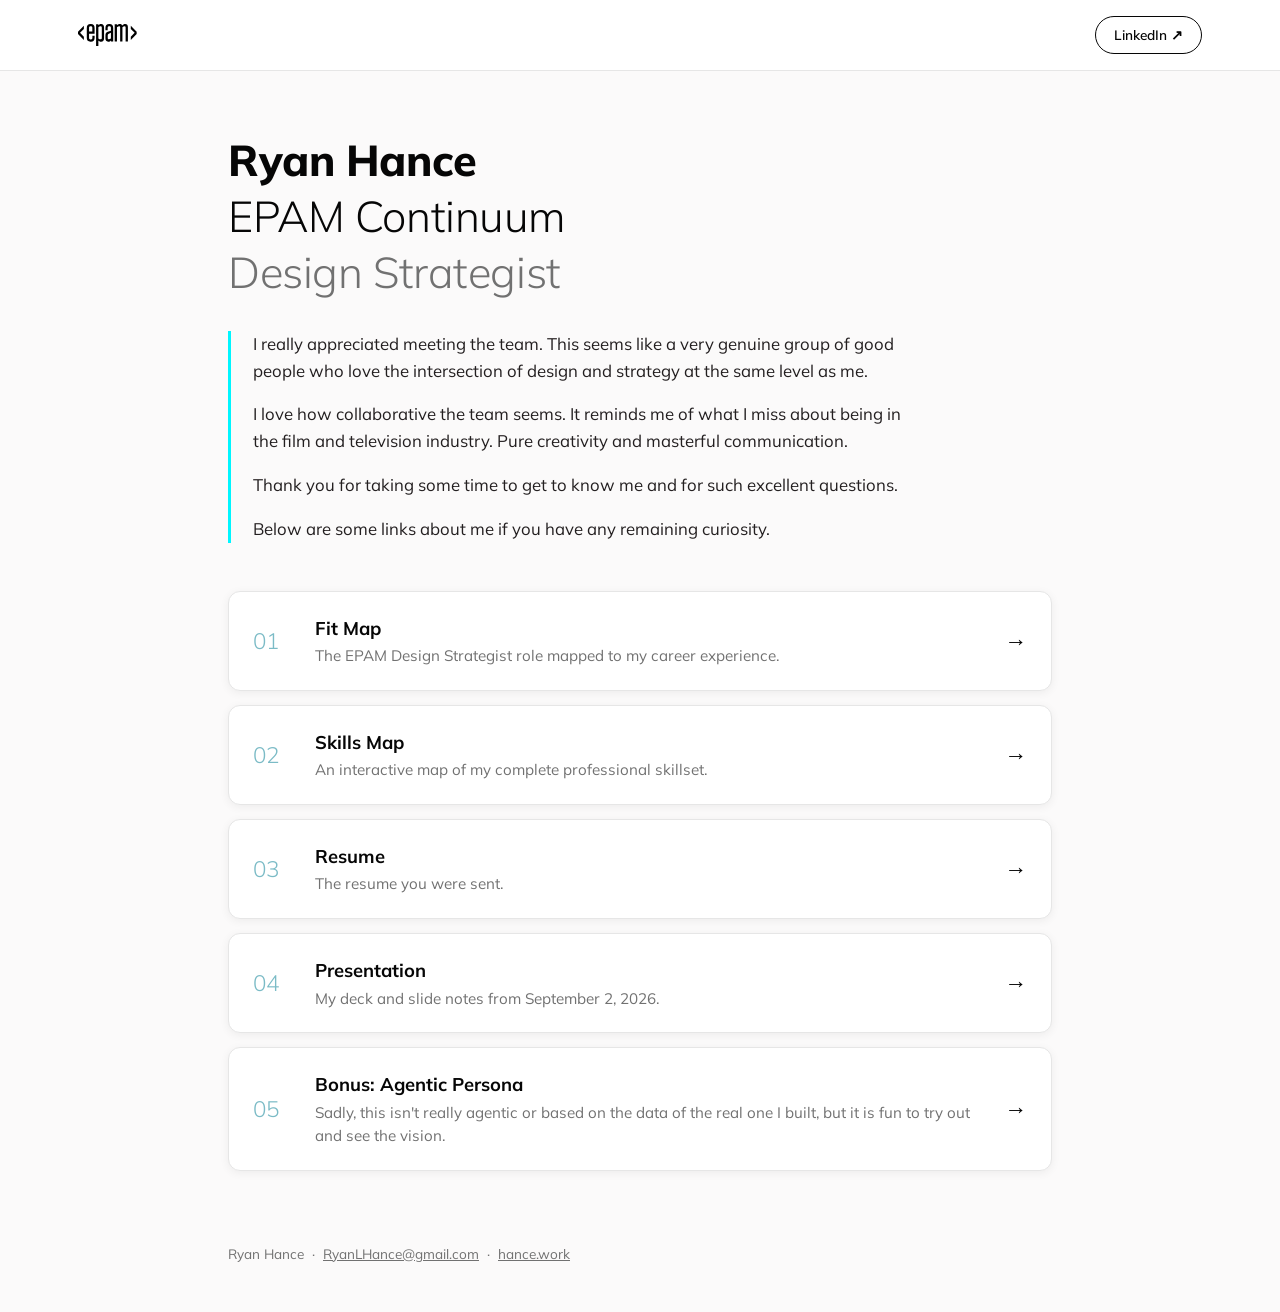
==== index.html @ dfe318c2 "Stack the three title lines, drop the bars Co-Authored-By: Claude Fable 5.1 <noreply@anthropic.com>" ====
<!DOCTYPE html>
<html lang="en">
<head>
  <meta charset="UTF-8" />
  <meta name="viewport" content="width=device-width, initial-scale=1.0" />
  <title>Ryan Hance || EPAM Continuum || Design Strategist</title>
  <meta name="description" content="Ryan Hance for EPAM Continuum, Design Strategist. Fit map, skills constellation, resume, presentation, and a persona demo." />
  <link rel="preconnect" href="https://fonts.googleapis.com" />
  <link rel="preconnect" href="https://fonts.gstatic.com" crossorigin />
  <link href="https://fonts.googleapis.com/css2?family=Mulish:wght@300;400;500;600;700;800&display=swap" rel="stylesheet" />
  <link rel="stylesheet" href="./styles.css?v=3" />
</head>
<body>
  <div class="topbar">
    <div class="topbar-inner">
      <img class="logo" src="./epam-logo.svg" alt="EPAM" />
      <a class="pill" href="https://www.linkedin.com/in/ryanhance" target="_blank" rel="noopener noreferrer">LinkedIn <span aria-hidden="true">↗</span></a>
    </div>
  </div>

  <main class="page">
    <header class="hero">
      <h1 class="title">
        <span class="t-name">Ryan Hance</span>
        <span class="t-co">EPAM Continuum</span>
        <span class="t-role">Design Strategist</span>
      </h1>
      <div class="note">
        <p>I really appreciated meeting the team. This seems like a very genuine group of good people who love the intersection of design and strategy at the same level as me.</p>
        <p>I love how collaborative the team seems. It reminds me of what I miss about being in the film and television industry. Pure creativity and masterful communication.</p>
        <p>Thank you for taking some time to get to know me and for such excellent questions.</p>
        <p>Below are some links about me if you have any remaining curiosity.</p>
      </div>
    </header>

    <nav class="links" aria-label="Pages">
      <a class="card" href="https://ryanlhance.github.io/epam/" target="_blank" rel="noopener noreferrer">
        <span class="card-num">01</span>
        <span class="card-body">
          <span class="card-title">Fit Map</span>
          <span class="card-desc">The EPAM Design Strategist role mapped to my career experience.</span>
        </span>
        <span class="card-arrow" aria-hidden="true">→</span>
      </a>
      <a class="card" href="https://ryanlhance.github.io/skills/" target="_blank" rel="noopener noreferrer">
        <span class="card-num">02</span>
        <span class="card-body">
          <span class="card-title">Skills Map</span>
          <span class="card-desc">An interactive map of my complete professional skillset.</span>
        </span>
        <span class="card-arrow" aria-hidden="true">→</span>
      </a>
      <a class="card" href="./resume/">
        <span class="card-num">03</span>
        <span class="card-body">
          <span class="card-title">Resume</span>
          <span class="card-desc">The resume you were sent.</span>
        </span>
        <span class="card-arrow" aria-hidden="true">→</span>
      </a>
      <a class="card" href="./presentation/">
        <span class="card-num">04</span>
        <span class="card-body">
          <span class="card-title">Presentation</span>
          <span class="card-desc">My deck and slide notes from September 2, 2026.</span>
        </span>
        <span class="card-arrow" aria-hidden="true">→</span>
      </a>
      <a class="card" href="https://ryanlhance.github.io/farmer-persona/" target="_blank" rel="noopener noreferrer">
        <span class="card-num">05</span>
        <span class="card-body">
          <span class="card-title">Bonus: Agentic Persona</span>
          <span class="card-desc">Sadly, this isn't really agentic or based on the data of the real one I built, but it is fun to try out and see the vision.</span>
        </span>
        <span class="card-arrow" aria-hidden="true">→</span>
      </a>
    </nav>
  </main>

  <footer class="foot">
    <span>Ryan Hance</span>
    <span class="dot" aria-hidden="true">·</span>
    <a href="mailto:RyanLHance@gmail.com">RyanLHance@gmail.com</a>
    <span class="dot" aria-hidden="true">·</span>
    <a href="https://www.hance.work/" target="_blank" rel="noopener noreferrer">hance.work</a>
  </footer>
</body>
</html>
---- styles.css ----
/* Ryan Hance || EPAM Continuum — homepage. EPAM brand only. */
:root {
  --e-ink: #060606; --e-cyan: #00F6FF; --e-cyan-soft: #E0FCFE; --e-teal: #7BBBC6; --e-blue: #008ACE;
  --e-paper: #FBFAFA; --e-tint: #F2F2F2; --body: #231F20; --secondary: #717171; --hairline: #E6E6E6; --white: #fff;
  --shadow: 0 10px 34px rgba(6,6,6,0.10); --shadow-sm: 0 2px 10px rgba(6,6,6,0.06);
}
* { box-sizing: border-box; }
body { margin: 0; font-family: "Mulish", "Helvetica Neue", Helvetica, Arial, sans-serif; color: var(--body);
       background: var(--e-paper); line-height: 1.6; font-size: 17px; -webkit-font-smoothing: antialiased; }
a { color: var(--e-blue); }

.topbar { border-bottom: 1px solid var(--hairline); background: var(--white); }
.topbar-inner { max-width: 1180px; margin: 0 auto; padding: 16px 28px; display: flex; align-items: center; justify-content: space-between; gap: 16px; }
.logo { height: 22px; width: auto; display: block; }
.pill { font-size: 0.85rem; font-weight: 600; color: var(--e-ink); text-decoration: none; white-space: nowrap;
        border: 1px solid var(--e-ink); border-radius: 100px; padding: 7px 18px; transition: background 120ms, color 120ms; }
.pill:hover { background: var(--e-ink); color: var(--white); }

.page { max-width: 880px; margin: 0 auto; padding: 64px 28px 48px; }
.hero { margin-bottom: 48px; }
.title { font-weight: 300; font-size: clamp(1.6rem, 4.2vw, 2.7rem); line-height: 1.2; margin: 0 0 32px; letter-spacing: -0.01em;
         display: flex; flex-direction: column; gap: 0.1em; }
.t-name { font-weight: 800; color: var(--e-ink); }
.t-co { color: var(--e-ink); }
.t-role { color: var(--secondary); }
.note { max-width: 680px; border-left: 3px solid var(--e-cyan); padding-left: 22px; }
.note p { margin: 0 0 1em; font-size: 1.05rem; }
.note p:last-child { margin-bottom: 0; }

.links { display: grid; gap: 14px; }
.card { display: grid; grid-template-columns: 44px 1fr 32px; align-items: center; gap: 18px; text-decoration: none; color: inherit;
        background: var(--white); border: 1px solid var(--hairline); border-radius: 12px; padding: 22px 24px; box-shadow: var(--shadow-sm);
        transition: transform 140ms ease, box-shadow 140ms ease, border-color 140ms ease; }
.card:hover, .card:focus-visible { transform: translateY(-2px); box-shadow: var(--shadow); border-color: var(--e-teal); outline: none; }
.card-num { font-weight: 300; font-size: 1.4rem; color: var(--e-teal); letter-spacing: 0.02em; }
.card-body { display: block; }
.card-title { display: block; font-weight: 700; font-size: 1.15rem; color: var(--e-ink); margin-bottom: 2px; }
.card-desc { display: block; font-size: 0.95rem; color: var(--secondary); line-height: 1.5; }
.card-arrow { font-size: 1.4rem; color: var(--e-ink); text-align: right; transition: transform 140ms ease; }
.card:hover .card-arrow { transform: translateX(4px); }
.card { position: relative; overflow: hidden; }
.card::before { content: ""; position: absolute; inset: 0; z-index: 0; pointer-events: none;
  background: linear-gradient(90deg, var(--e-cyan-soft), var(--white) 45%);
  transform: translateX(-101%); transition: transform 320ms ease; }
.card:hover::before, .card:focus-visible::before { transform: translateX(0); }
.card > * { position: relative; z-index: 1; }

.foot { max-width: 880px; margin: 0 auto; padding: 24px 28px 48px; font-size: 0.85rem; color: var(--secondary); display: flex; flex-wrap: wrap; gap: 8px; }
.foot a { color: var(--secondary); }
@media (max-width: 600px) {
  .page { padding: 40px 20px 32px; }
  .card { grid-template-columns: 1fr 24px; padding: 18px 18px; }
  .card-num { display: none; }
}
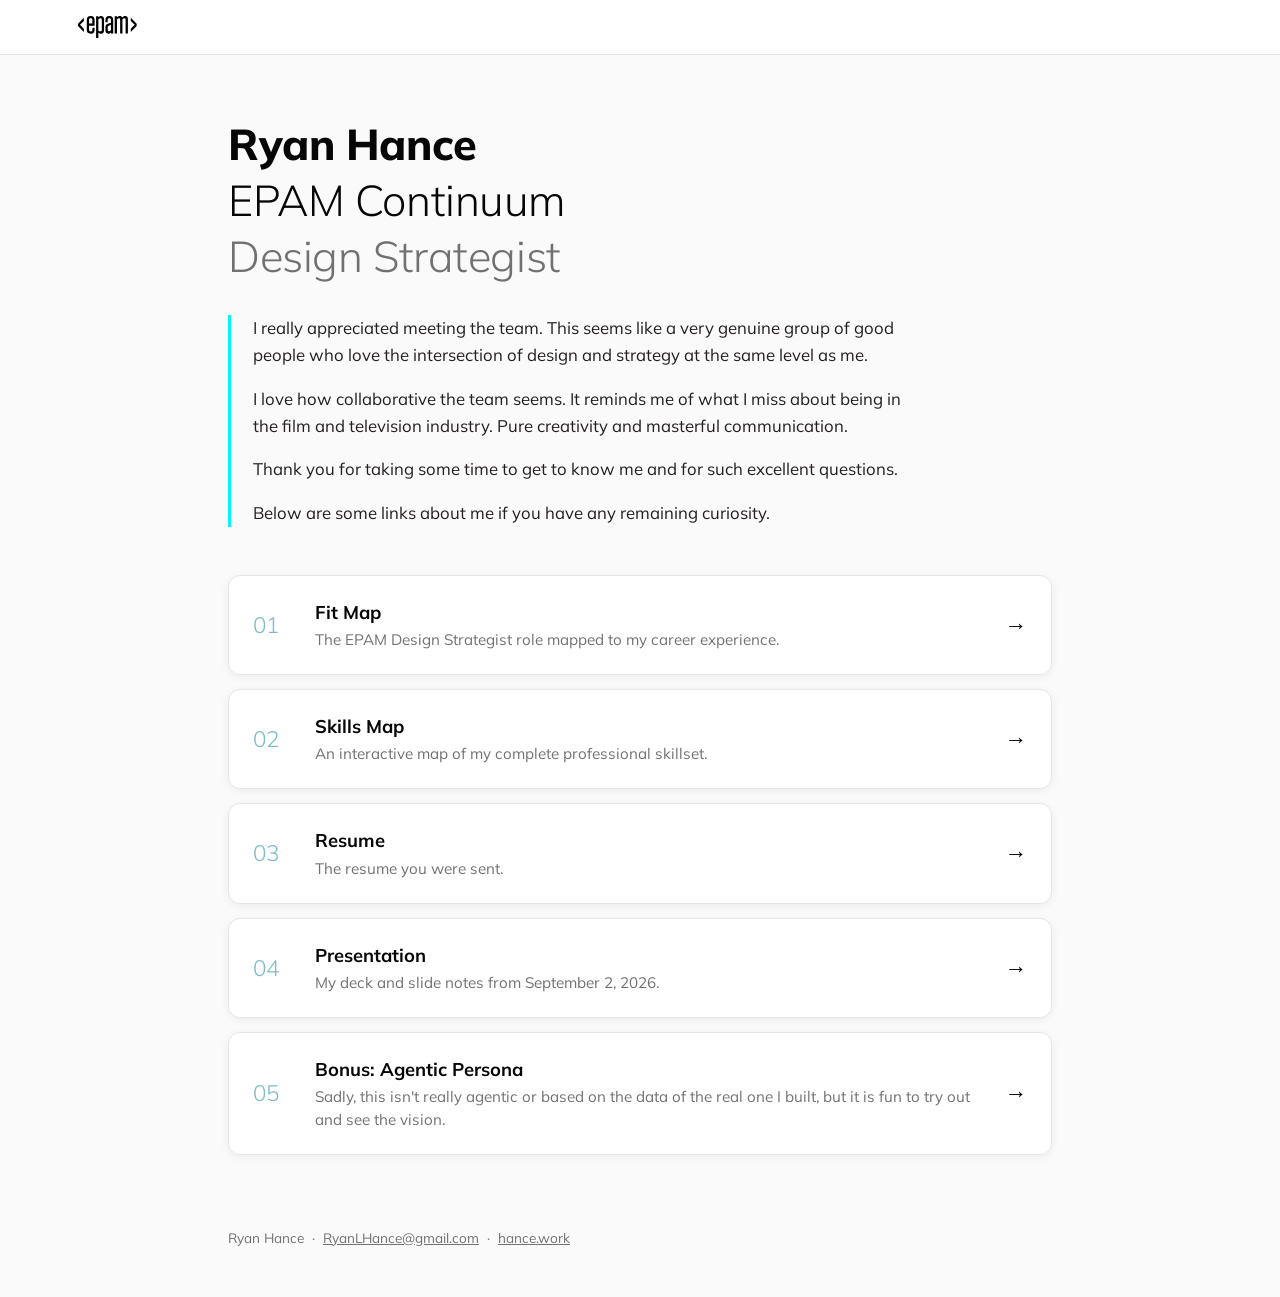
==== commit 4f5e8e1a: "Remove LinkedIn link from top bar Co-Authored-By: Claude Fable 5.1 <noreply@anthropic.com>" ====
--- a/index.html
+++ b/index.html
@@ -14,7 +14,6 @@
   <div class="topbar">
     <div class="topbar-inner">
       <img class="logo" src="./epam-logo.svg" alt="EPAM" />
-      <a class="pill" href="https://www.linkedin.com/in/ryanhance" target="_blank" rel="noopener noreferrer">LinkedIn <span aria-hidden="true">↗</span></a>
     </div>
   </div>
 
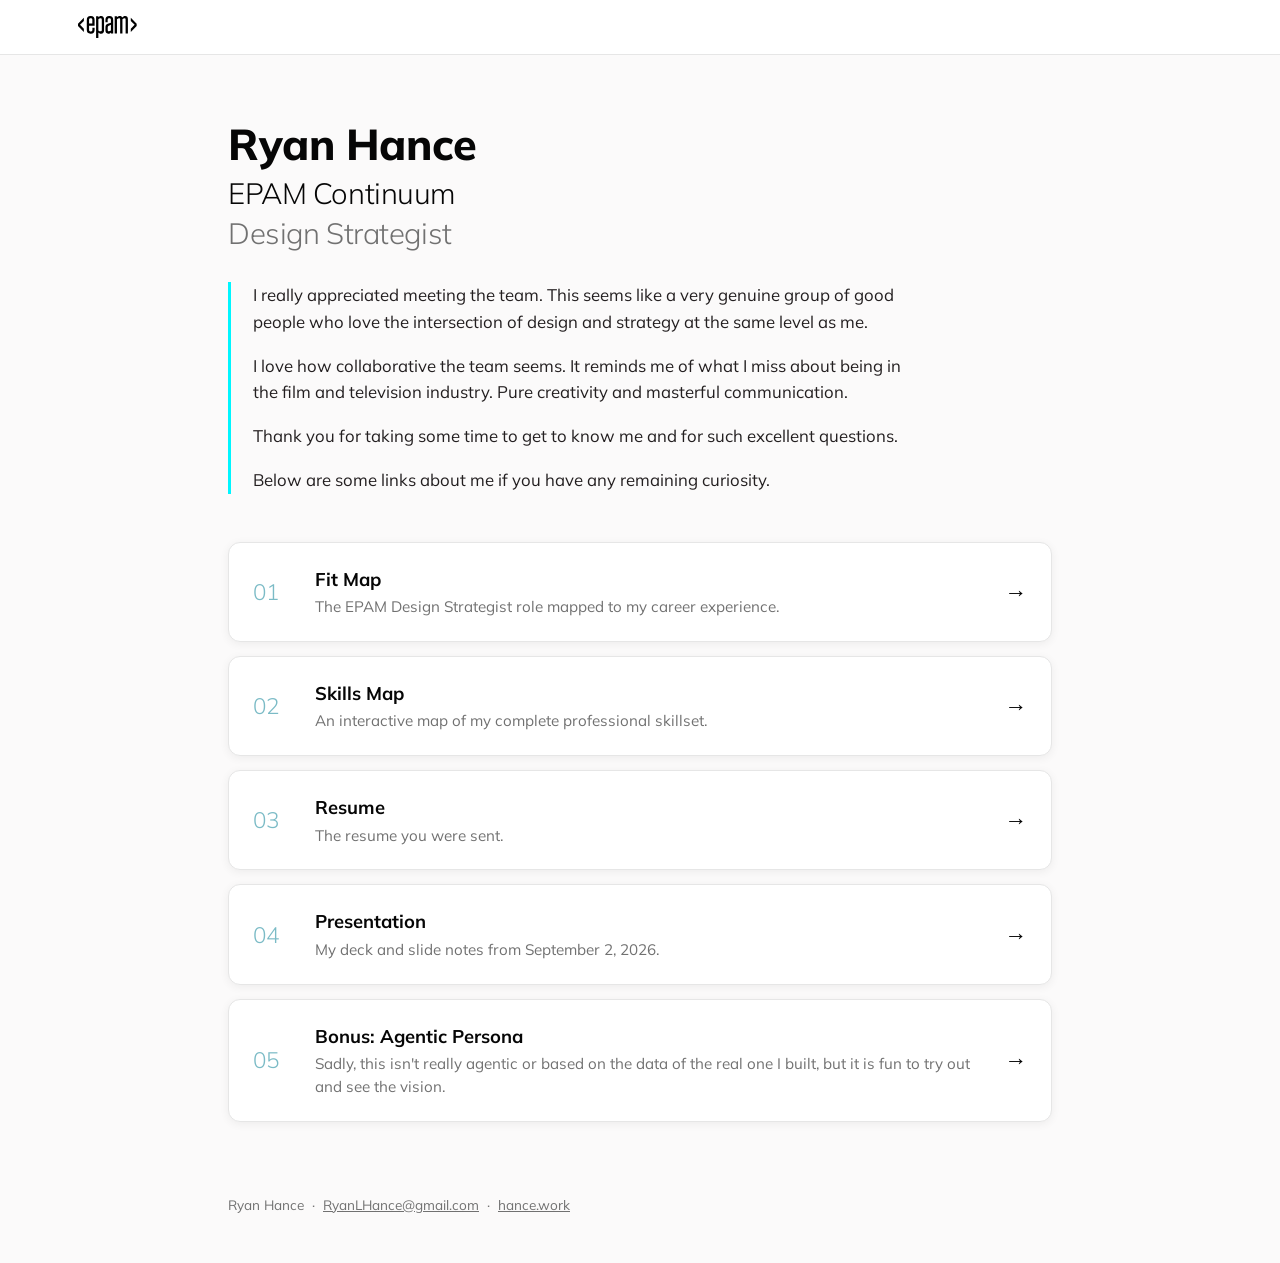
==== commit 5b102abf: "Shrink the two title sublines Co-Authored-By: Claude Fable 5.1 <noreply@anthropic.com>" ====
--- a/index.html
+++ b/index.html
@@ -8,7 +8,7 @@
   <link rel="preconnect" href="https://fonts.googleapis.com" />
   <link rel="preconnect" href="https://fonts.gstatic.com" crossorigin />
   <link href="https://fonts.googleapis.com/css2?family=Mulish:wght@300;400;500;600;700;800&display=swap" rel="stylesheet" />
-  <link rel="stylesheet" href="./styles.css?v=3" />
+  <link rel="stylesheet" href="./styles.css?v=4" />
 </head>
 <body>
   <div class="topbar">
--- a/styles.css
+++ b/styles.css
@@ -21,8 +21,8 @@
 .title { font-weight: 300; font-size: clamp(1.6rem, 4.2vw, 2.7rem); line-height: 1.2; margin: 0 0 32px; letter-spacing: -0.01em;
          display: flex; flex-direction: column; gap: 0.1em; }
 .t-name { font-weight: 800; color: var(--e-ink); }
-.t-co { color: var(--e-ink); }
-.t-role { color: var(--secondary); }
+.t-co { color: var(--e-ink); font-size: 0.68em; }
+.t-role { color: var(--secondary); font-size: 0.68em; }
 .note { max-width: 680px; border-left: 3px solid var(--e-cyan); padding-left: 22px; }
 .note p { margin: 0 0 1em; font-size: 1.05rem; }
 .note p:last-child { margin-bottom: 0; }
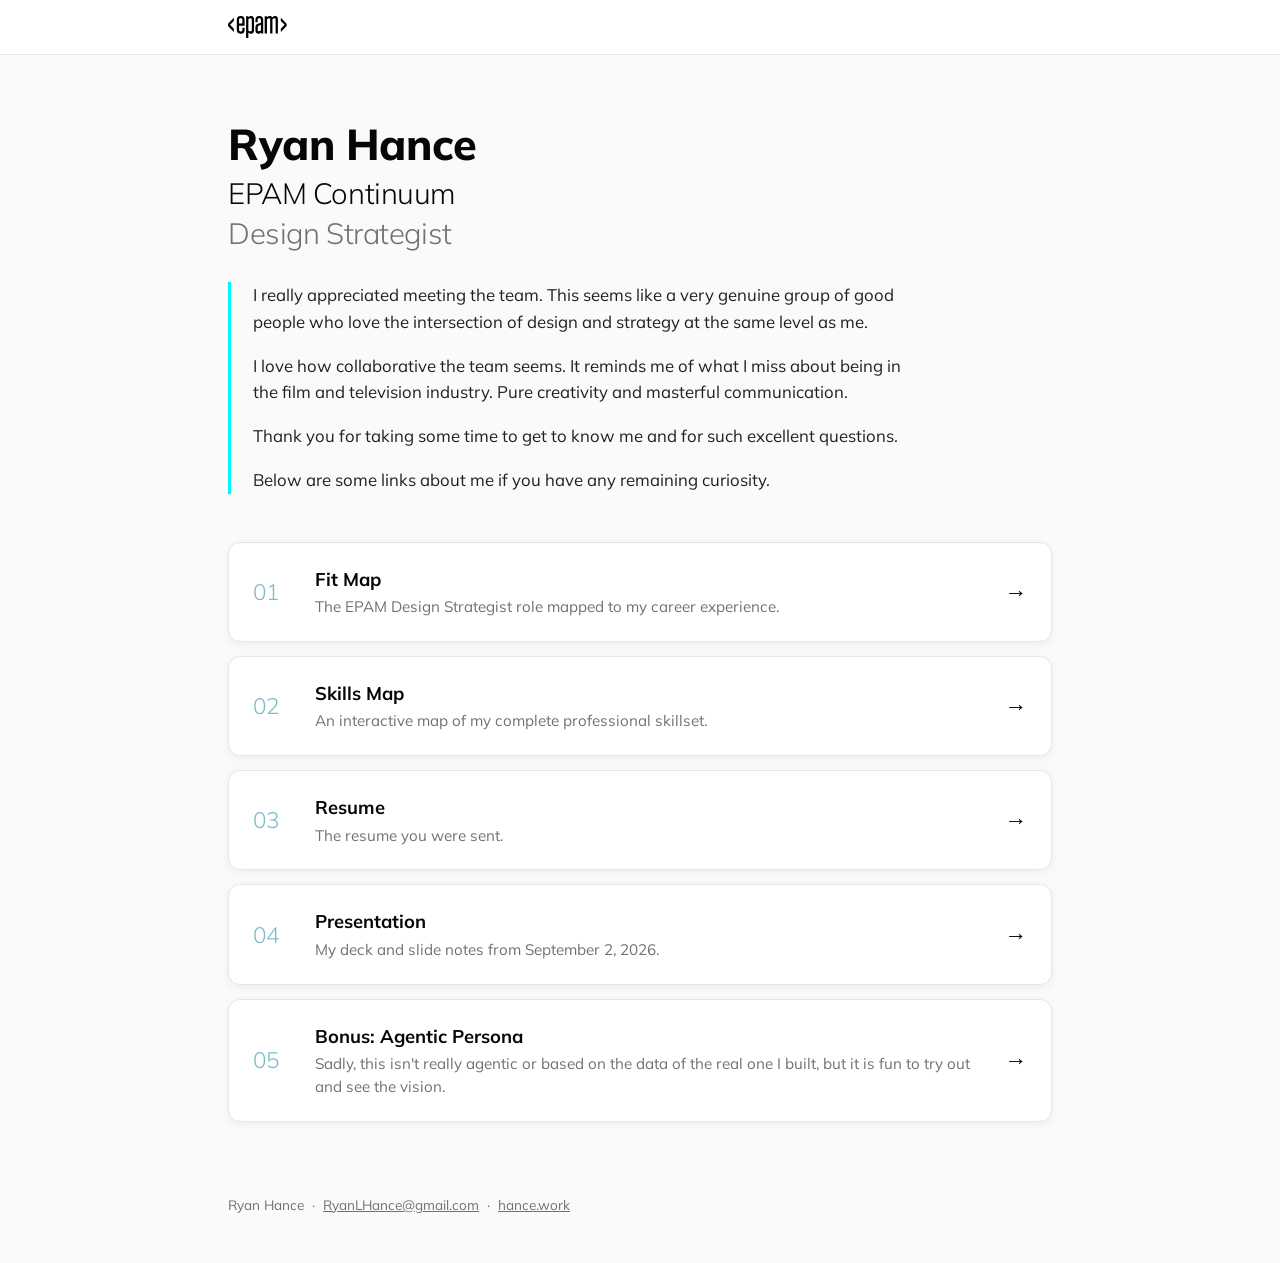
==== commit 740baebe: "Align top bar logo with the content column Co-Authored-By: Claude Fable 5.1 <noreply@anthropic.com>" ====
--- a/index.html
+++ b/index.html
@@ -8,7 +8,7 @@
   <link rel="preconnect" href="https://fonts.googleapis.com" />
   <link rel="preconnect" href="https://fonts.gstatic.com" crossorigin />
   <link href="https://fonts.googleapis.com/css2?family=Mulish:wght@300;400;500;600;700;800&display=swap" rel="stylesheet" />
-  <link rel="stylesheet" href="./styles.css?v=4" />
+  <link rel="stylesheet" href="./styles.css?v=5" />
 </head>
 <body>
   <div class="topbar">
--- a/styles.css
+++ b/styles.css
@@ -10,7 +10,7 @@
 a { color: var(--e-blue); }
 
 .topbar { border-bottom: 1px solid var(--hairline); background: var(--white); }
-.topbar-inner { max-width: 1180px; margin: 0 auto; padding: 16px 28px; display: flex; align-items: center; justify-content: space-between; gap: 16px; }
+.topbar-inner { max-width: 880px; margin: 0 auto; padding: 16px 28px; display: flex; align-items: center; justify-content: space-between; gap: 16px; }
 .logo { height: 22px; width: auto; display: block; }
 .pill { font-size: 0.85rem; font-weight: 600; color: var(--e-ink); text-decoration: none; white-space: nowrap;
         border: 1px solid var(--e-ink); border-radius: 100px; padding: 7px 18px; transition: background 120ms, color 120ms; }
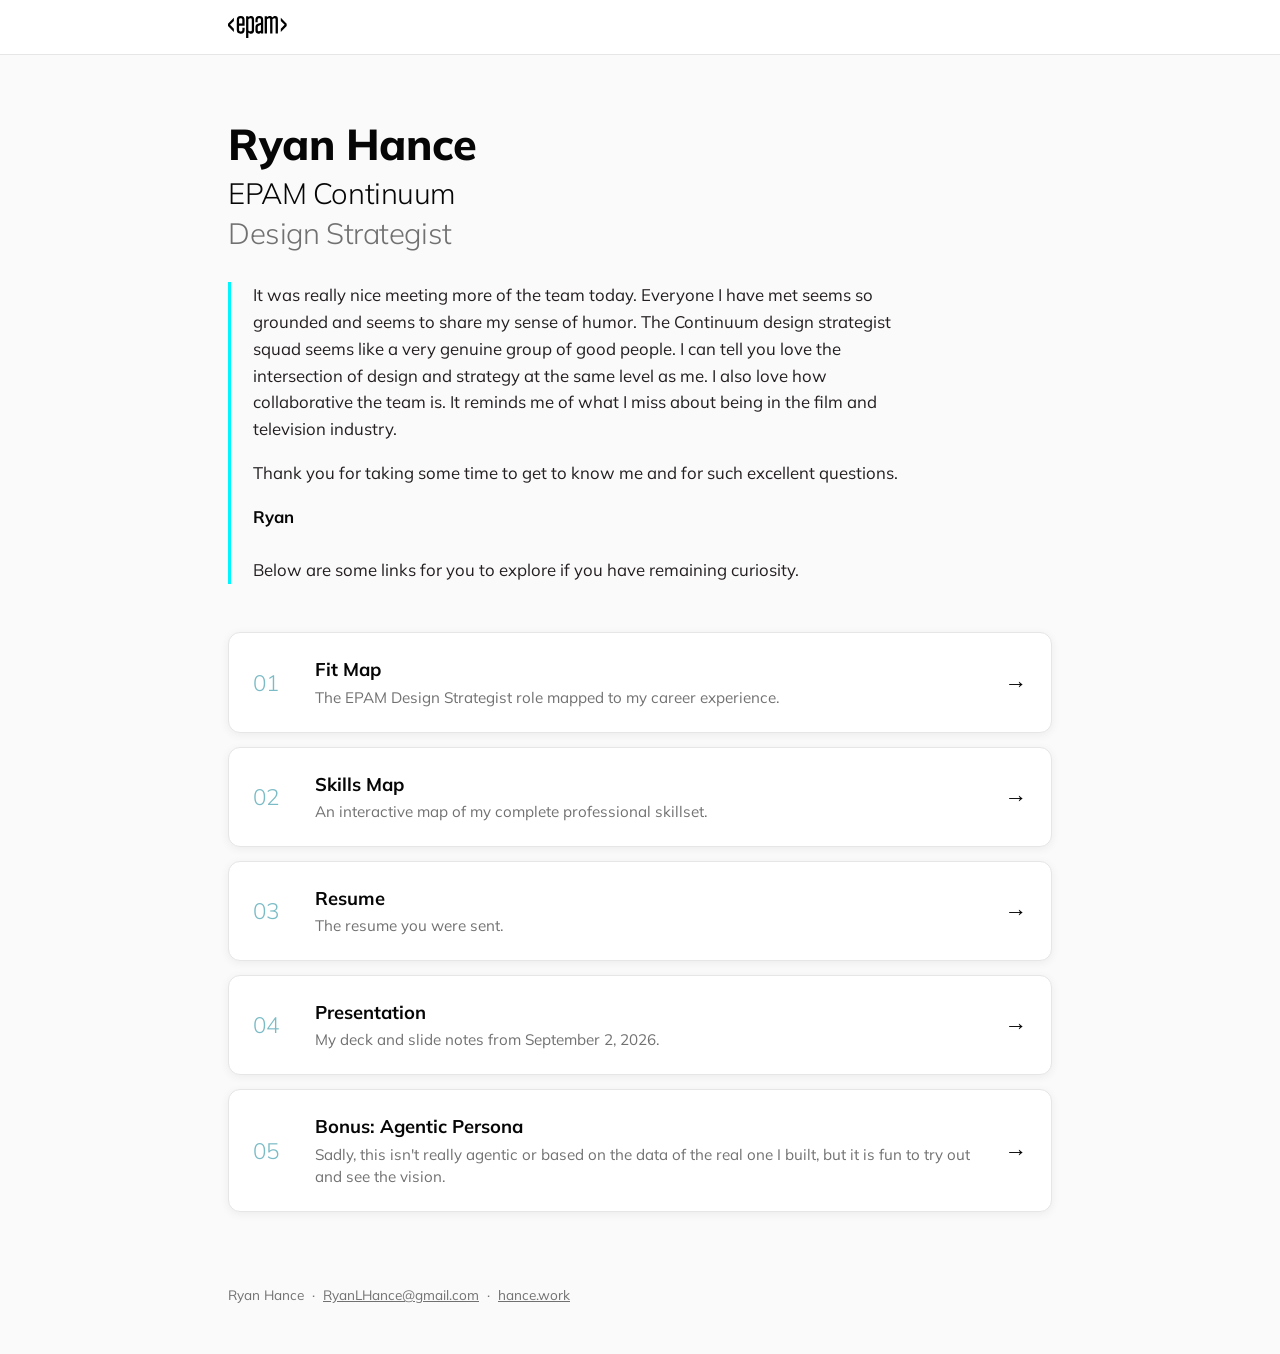
==== commit 5f915c9a: "New note text with sign-off Co-Authored-By: Claude Fable 5.1 <noreply@anthropic.com>" ====
--- a/index.html
+++ b/index.html
@@ -8,7 +8,7 @@
   <link rel="preconnect" href="https://fonts.googleapis.com" />
   <link rel="preconnect" href="https://fonts.gstatic.com" crossorigin />
   <link href="https://fonts.googleapis.com/css2?family=Mulish:wght@300;400;500;600;700;800&display=swap" rel="stylesheet" />
-  <link rel="stylesheet" href="./styles.css?v=5" />
+  <link rel="stylesheet" href="./styles.css?v=6" />
 </head>
 <body>
   <div class="topbar">
@@ -25,10 +25,10 @@
         <span class="t-role">Design Strategist</span>
       </h1>
       <div class="note">
-        <p>I really appreciated meeting the team. This seems like a very genuine group of good people who love the intersection of design and strategy at the same level as me.</p>
-        <p>I love how collaborative the team seems. It reminds me of what I miss about being in the film and television industry. Pure creativity and masterful communication.</p>
+        <p>It was really nice meeting more of the team today. Everyone I have met seems so grounded and seems to share my sense of humor. The Continuum design strategist squad seems like a very genuine group of good people. I can tell you love the intersection of design and strategy at the same level as me. I also love how collaborative the team is. It reminds me of what I miss about being in the film and television industry.</p>
         <p>Thank you for taking some time to get to know me and for such excellent questions.</p>
-        <p>Below are some links about me if you have any remaining curiosity.</p>
+        <p class="sig">Ryan</p>
+        <p>Below are some links for you to explore if you have remaining curiosity.</p>
       </div>
     </header>
 
--- a/styles.css
+++ b/styles.css
@@ -26,6 +26,7 @@
 .note { max-width: 680px; border-left: 3px solid var(--e-cyan); padding-left: 22px; }
 .note p { margin: 0 0 1em; font-size: 1.05rem; }
 .note p:last-child { margin-bottom: 0; }
+.note .sig { font-weight: 700; color: var(--e-ink); margin-bottom: 1.6em; }
 
 .links { display: grid; gap: 14px; }
 .card { display: grid; grid-template-columns: 44px 1fr 32px; align-items: center; gap: 18px; text-decoration: none; color: inherit;
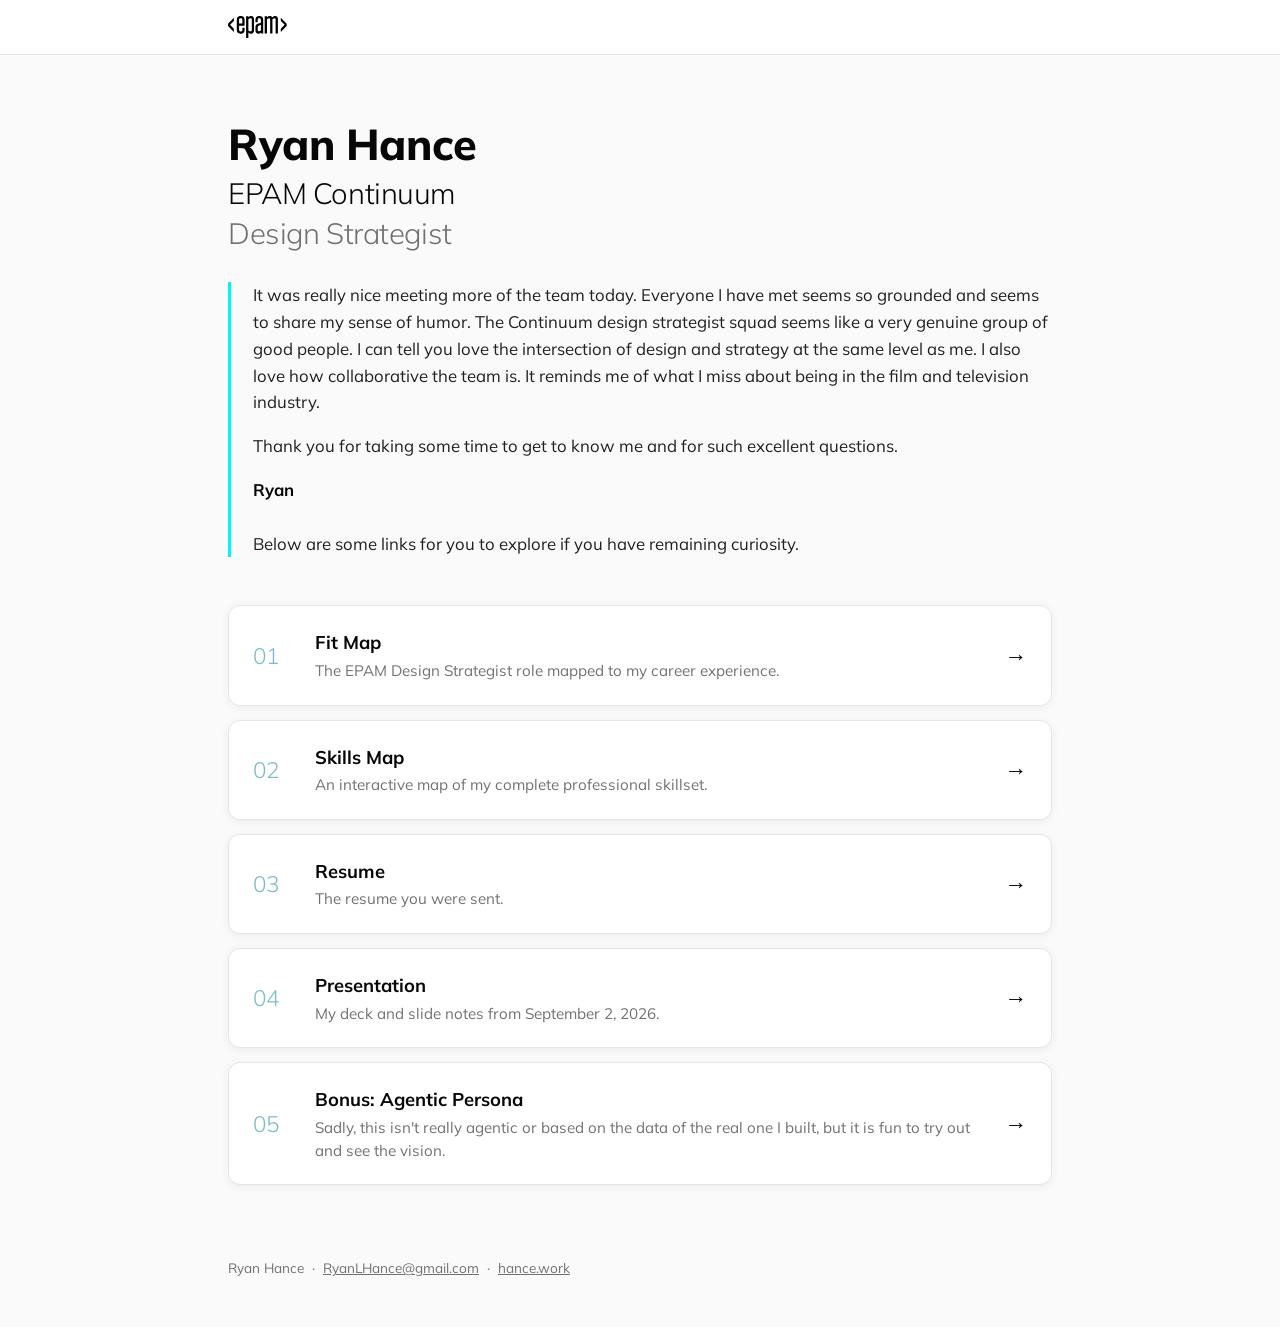
==== commit ca7a9984: "Let the note run full content width Co-Authored-By: Claude Fable 5.1 <noreply@anthropic.com>" ====
--- a/index.html
+++ b/index.html
@@ -8,7 +8,7 @@
   <link rel="preconnect" href="https://fonts.googleapis.com" />
   <link rel="preconnect" href="https://fonts.gstatic.com" crossorigin />
   <link href="https://fonts.googleapis.com/css2?family=Mulish:wght@300;400;500;600;700;800&display=swap" rel="stylesheet" />
-  <link rel="stylesheet" href="./styles.css?v=6" />
+  <link rel="stylesheet" href="./styles.css?v=7" />
 </head>
 <body>
   <div class="topbar">
--- a/styles.css
+++ b/styles.css
@@ -23,7 +23,7 @@
 .t-name { font-weight: 800; color: var(--e-ink); }
 .t-co { color: var(--e-ink); font-size: 0.68em; }
 .t-role { color: var(--secondary); font-size: 0.68em; }
-.note { max-width: 680px; border-left: 3px solid var(--e-cyan); padding-left: 22px; }
+.note { border-left: 3px solid var(--e-cyan); padding-left: 22px; }
 .note p { margin: 0 0 1em; font-size: 1.05rem; }
 .note p:last-child { margin-bottom: 0; }
 .note .sig { font-weight: 700; color: var(--e-ink); margin-bottom: 1.6em; }
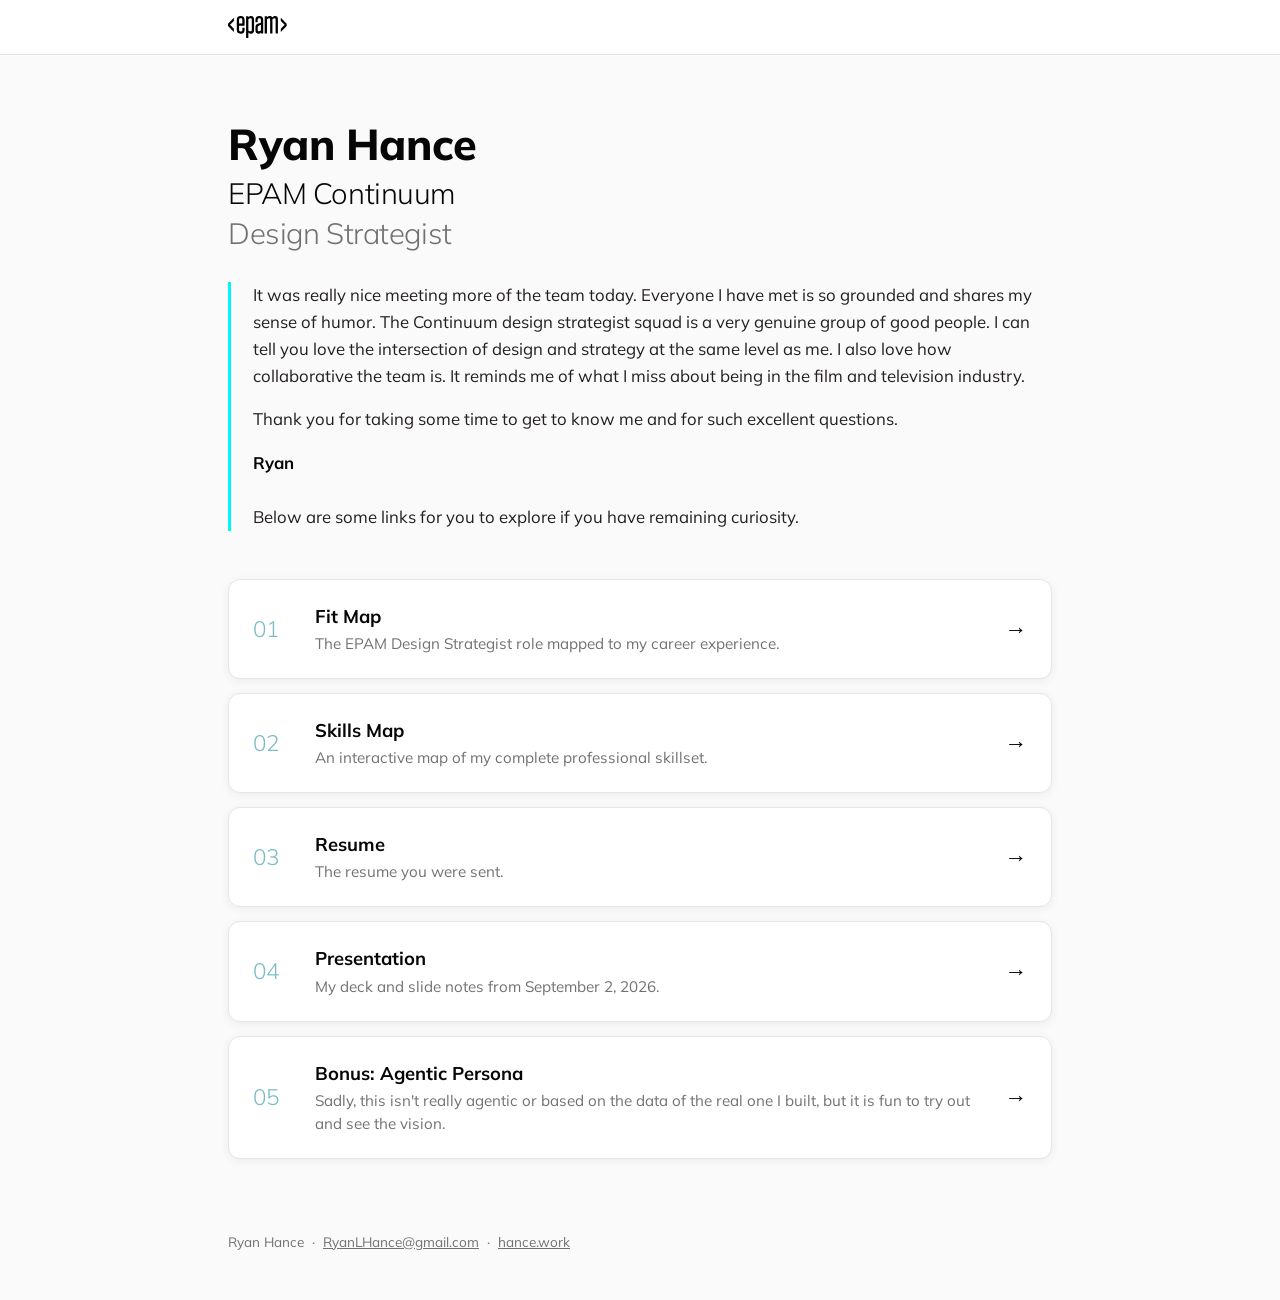
==== commit e9a60f7f: "Drop the three seems Co-Authored-By: Claude Fable 5.1 <noreply@anthropic.com>" ====
--- a/index.html
+++ b/index.html
@@ -25,7 +25,7 @@
         <span class="t-role">Design Strategist</span>
       </h1>
       <div class="note">
-        <p>It was really nice meeting more of the team today. Everyone I have met seems so grounded and seems to share my sense of humor. The Continuum design strategist squad seems like a very genuine group of good people. I can tell you love the intersection of design and strategy at the same level as me. I also love how collaborative the team is. It reminds me of what I miss about being in the film and television industry.</p>
+        <p>It was really nice meeting more of the team today. Everyone I have met is so grounded and shares my sense of humor. The Continuum design strategist squad is a very genuine group of good people. I can tell you love the intersection of design and strategy at the same level as me. I also love how collaborative the team is. It reminds me of what I miss about being in the film and television industry.</p>
         <p>Thank you for taking some time to get to know me and for such excellent questions.</p>
         <p class="sig">Ryan</p>
         <p>Below are some links for you to explore if you have remaining curiosity.</p>
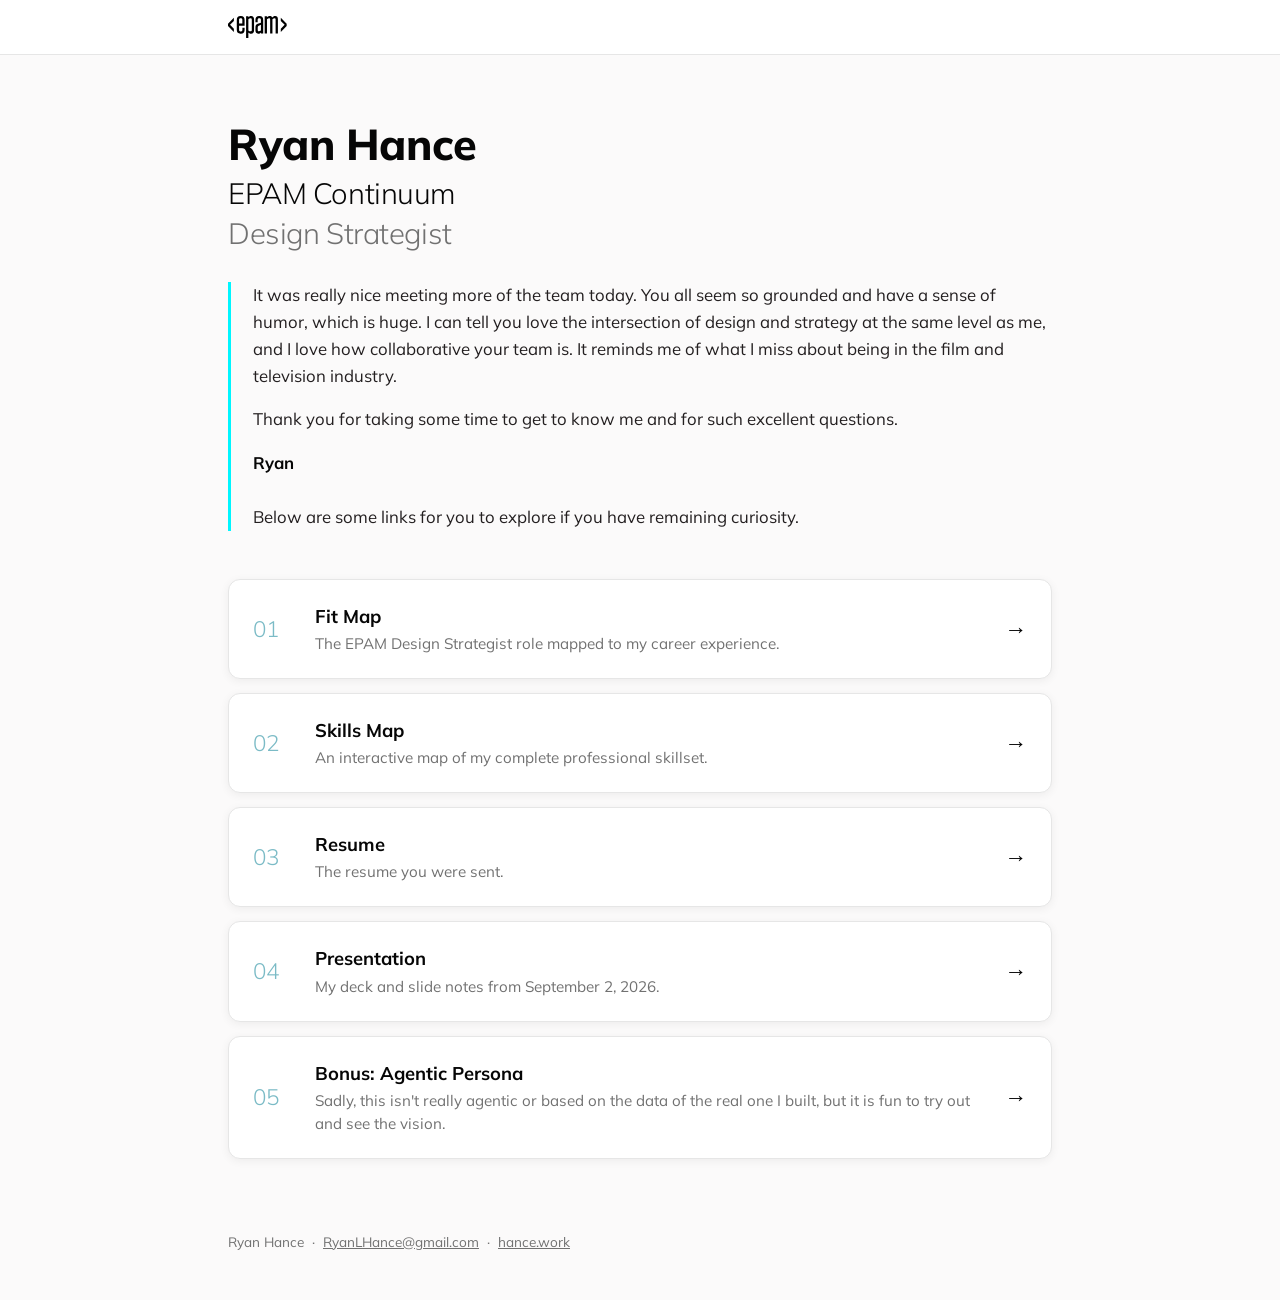
==== commit ce7c9b3c: "Note wording update Co-Authored-By: Claude Fable 5.1 <noreply@anthropic.com>" ====
--- a/index.html
+++ b/index.html
@@ -25,7 +25,7 @@
         <span class="t-role">Design Strategist</span>
       </h1>
       <div class="note">
-        <p>It was really nice meeting more of the team today. Everyone I have met is so grounded and shares my sense of humor. The Continuum design strategist squad is a very genuine group of good people. I can tell you love the intersection of design and strategy at the same level as me. I also love how collaborative the team is. It reminds me of what I miss about being in the film and television industry.</p>
+        <p>It was really nice meeting more of the team today. You all seem so grounded and have a sense of humor, which is huge. I can tell you love the intersection of design and strategy at the same level as me, and I love how collaborative your team is. It reminds me of what I miss about being in the film and television industry.</p>
         <p>Thank you for taking some time to get to know me and for such excellent questions.</p>
         <p class="sig">Ryan</p>
         <p>Below are some links for you to explore if you have remaining curiosity.</p>
